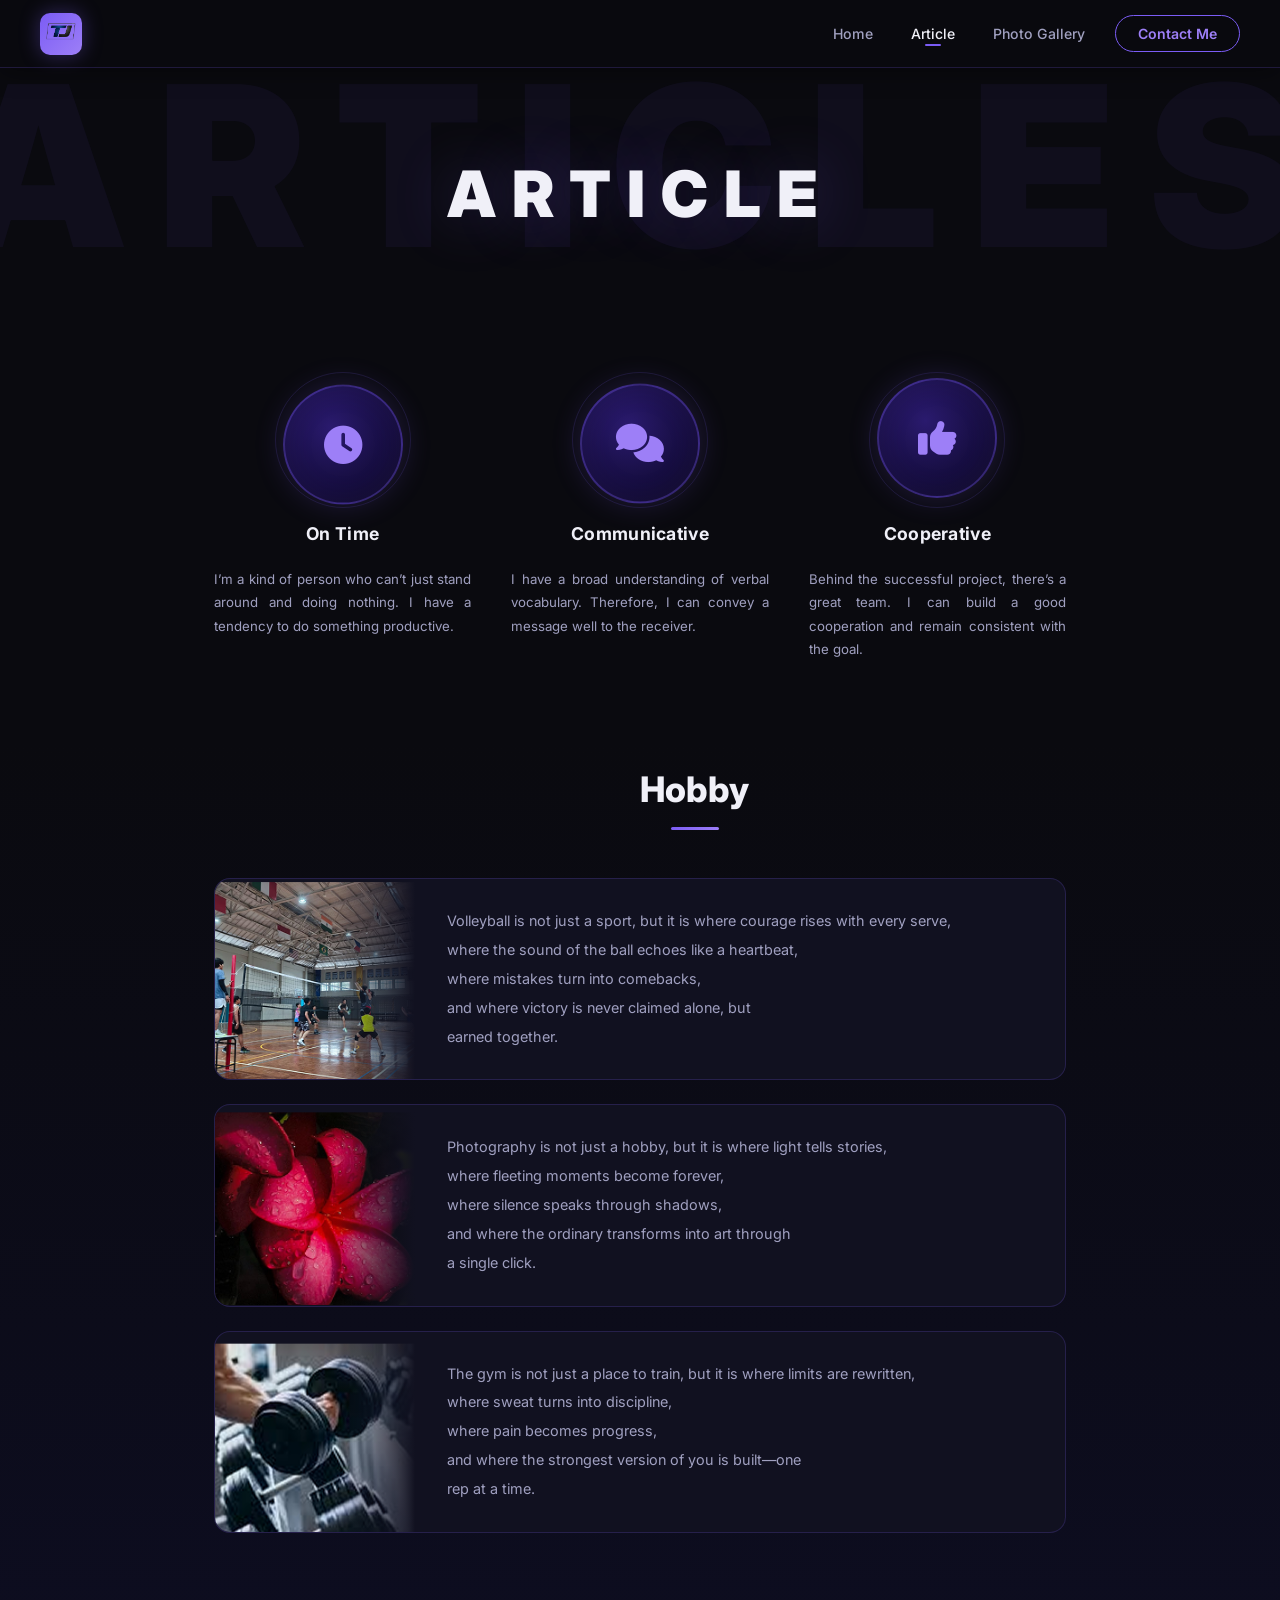
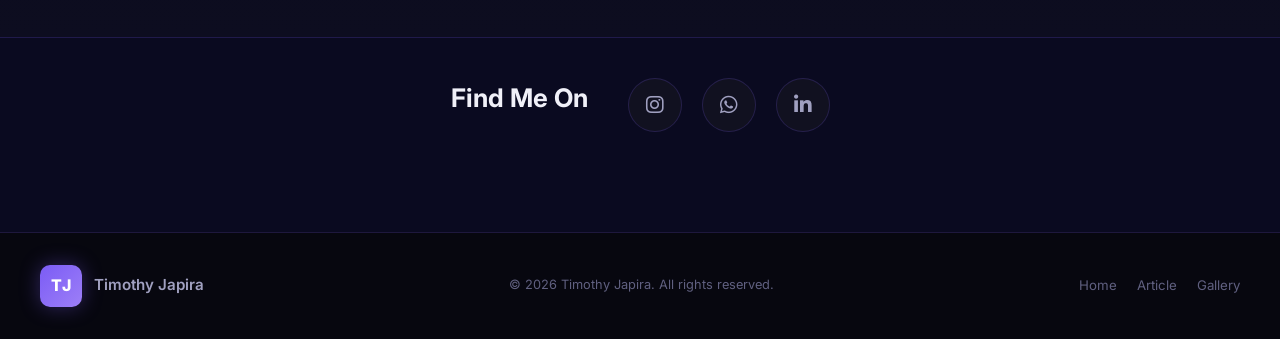
==== article.html @ 114d3f2c "Add files via upload" ====
<!DOCTYPE html>
<html lang="id">
<head>
  <meta charset="UTF-8" />
  <meta name="viewport" content="width=device-width, initial-scale=1.0" />
  <meta name="description" content="Article — Timothy Japira. Discover my personal values and hobbies that shape who I am." />
  <title>Article | Timothy Japira</title>
  <link rel="preconnect" href="https://fonts.googleapis.com" />
  <link rel="preconnect" href="https://fonts.gstatic.com" crossorigin />
  <link href="https://fonts.googleapis.com/css2?family=Inter:wght@300;400;500;600;700;800;900&display=swap" rel="stylesheet" />
  <link rel="stylesheet" href="https://cdnjs.cloudflare.com/ajax/libs/font-awesome/6.5.1/css/all.min.css" />
  <link rel="stylesheet" href="style.css" />
  <link rel="stylesheet" href="article.css" />
</head>
<body>

  <!-- ===== Navbar ===== -->
  <nav class="navbar scrolled" id="navbar">
    <div class="nav-container">
      <a href="Home.html" class="nav-logo" id="nav-logo-link">
        <div class="logo-box">
           <img src="logo.png" alt="Timothy Japira" class="nav-logo" id="nav-logo-link" />
        </div>
      </a>
      <ul class="nav-links" id="nav-links">
        <li><a href="Home.html"    class="nav-link"        id="nav-home">Home</a></li>
        <li><a href="article.html" class="nav-link active" id="nav-article">Article</a></li>
        <li><a href="Gallery.html" class="nav-link"        id="nav-gallery">Photo Gallery</a></li>
        <li><a href="Home.html#contact" class="nav-btn"   id="nav-contact-btn">Contact Me</a></li>
      </ul>
      <button class="middle" aria-label="Toggle Menu">
      </button>
    </div>
  </nav>

  <!-- ===== hero ===== -->
  <header class="page-hero" id="page-hero">
    <div class="page-hero-bg-text" aria-hidden="true">ARTICLES</div>
    <div class="page-hero-content">
      <h1 class="page-hero-title" id="article-page-title">ARTICLE</h1>
    </div>
  </header>

  <section class="values" id="values">
    <div class="article-container">
      <div class="values-grid" id="values-grid">
        <div class="value-card reveal" id="value-ontime">
          <div class="value-icon-wrap">
            <div class="value-icon">
              <i class="fas fa-clock"></i>
            </div>
            <div class="value-icon-ring"></div>
          </div>
          <h3 class="value-title">On Time</h3>
          <p class="value-desc">
            I’m a kind of person who can’t just stand around and doing nothing. I have a tendency to do something productive.
          </p>
        </div>
        <div class="value-card reveal reveal-delay-1" id="value-communicative">
          <div class="value-icon-wrap">
            <div class="value-icon">
              <i class="fas fa-comments"></i>
            </div>
            <div class="value-icon-ring"></div>
          </div>
          <h3 class="value-title">Communicative</h3>
          <p class="value-desc">
           I have a broad understanding of verbal vocabulary. Therefore, I can convey a message well to the receiver.
          </p>
        </div>
        <div class="value-card reveal reveal-delay-2" id="value-cooperative">
          <div class="value-icon-wrap">
            <div class="value-icon">
              <i class="fas fa-thumbs-up"></i>
            </div>
            <div class="value-icon-ring"></div>
          </div>
          <h3 class="value-title">Cooperative</h3>
          <p class="value-desc">
            Behind the successful project, there’s a great team. I can build a good cooperation and remain consistent with the goal.
          </p>
        </div>

      </div>
    </div>
  </section>

  <!-- ===== hobi ===== -->
  <section class="hobby" id="hobby">
    <div class="article-container">
      <h2 class="hobby-title reveal" id="hobby-heading">Hobby</h2>

      <!-- Hobby Card — Volleyball -->
      <div class="hobby-card reveal" id="hobby-volleyball">
        <div class="hobby-img-wrap">
          <img src="image 5.png" alt="Volleyball — My Hobby" class="hobby-img" />
          <div class="hobby-img-overlay"></div>
        </div>
        <div class="hobby-text">
          <p>
            Volleyball is not just a sport, but it is where courage rises with every serve,<br />
            where the sound of the ball echoes like a heartbeat,<br />
            where mistakes turn into comebacks,<br />
            and where victory is never claimed alone, but<br />
            earned together.
          </p>
        </div>
      </div>
      <div class="hobby-card reveal" id="hobby-photography">
        <div class="hobby-img-wrap">
          <img src="image 6.png" alt="Photography — My Hobby" class="hobby-img" />
          <div class="hobby-img-overlay"></div>
        </div>
        <div class="hobby-text">
          <p>
            Photography is not just a hobby, but it is where light tells stories,<br />
            where fleeting moments become forever,<br />
            where silence speaks through shadows,<br />
            and where the ordinary transforms into art through<br />
            a single click.
          </p>
        </div>
      </div>
      <div class="hobby-card reveal" id="hobby-gym">
        <div class="hobby-img-wrap">
          <img src="image 7.png" alt="Gym — My Hobby" class="hobby-img" />
          <div class="hobby-img-overlay"></div>
        </div>
        <div class="hobby-text">
          <p>
            The gym is not just a place to train, but it is where limits are rewritten,<br />
            where sweat turns into discipline,<br />
            where pain becomes progress,<br />
            and where the strongest version of you is built—one<br />
            rep at a time.
          </p>
        </div>
      </div>

    </div>
  </section>

  <!-- ===== finde me ===== -->
  <section class="social-section" >
    <div class="article-container">
      <div class="social-content">
        <h2 class="social-heading" >Find Me On</h2>
        <div class="social-links" >
          <a href="https://www.instagram.com/timothy_japira?igsh=MTBtNHl4cXpxdXJtYw==" class="social-btn" aria-label="Instagram">
            <i class="fab fa-instagram"></i>
          </a>
          <a href="https://wa.me/qr/Y2BQQBVTBUAJJ1" class="social-btn" aria-label="WhatsApp">
            <i class="fab fa-whatsapp"></i>
          </a>
          <a href="https://www.linkedin.com/in/timothy-japira-360aa237a?utm_source=share_via&utm_content=profile&utm_medium=member_android" class="social-btn" aria-label="LinkedIn">
            <i class="fab fa-linkedin-in"></i>
          </a>
        </div>
      </div>
    </div>
  </section>

  <!-- ===== footer ===== -->
  <footer class="footer" id="footer">
    <div class="footer-container">
      <div class="footer-logo">
        <div class="logo-box"><span class="logo-text">TJ</span></div>
        <span class="footer-name">Timothy Japira</span>
      </div>
      <p class="footer-copy">&copy; 2026 Timothy Japira. All rights reserved.</p>
      <div class="footer-links">
        <a href="Home.html"    >Home</a>
        <a href="article.html" >Article</a>
        <a href="Gallery.html" >Gallery</a>
      </div>
    </div>
  </footer>

  <script src="script.js"></script>
  <script src="article.js"></script>
</body>
</html>
---- style.css ----
/* ===================================================
   GLOBAL RESET & VARIABLES
   =================================================== */
*, *::before, *::after {
  margin: 0;
  padding: 0;
  box-sizing: border-box;
}

:root {
  --purple:        #7B5CF5;
  --purple-light:  #9D7FF7;
  --purple-dark:   #5A3ED9;
  --purple-glow:   rgba(123, 92, 245, 0.35);
  --bg-dark:       #0A0A0F;
  --bg-card:       #111120;
  --bg-card2:      #16162A;
  --text-primary:  #F0F0F8;
  --text-secondary:#A0A0C0;
  --text-muted:    #606080;
  --border:        rgba(123, 92, 245, 0.2);
  --gradient-hero: linear-gradient(135deg, #0A0A0F 0%, #12102A 60%, #1A0A30 100%);
  --gradient-card: linear-gradient(135deg, #16162A 0%, #1E1040 100%);
  --gradient-btn:  linear-gradient(135deg, #7B5CF5, #9D7FF7);
  --font:          'Inter', sans-serif;
  --radius:        16px;
  --radius-sm:     10px;
  --shadow:        0 8px 32px rgba(0,0,0,0.5);
  --shadow-glow:   0 0 40px rgba(123,92,245,0.25);
  --transition:    0.3s cubic-bezier(0.4, 0, 0.2, 1);
}

html {
  scroll-behavior: smooth;
  font-size: 16px;
}

body {
  font-family: var(--font);
  background-color: var(--bg-dark);
  color: var(--text-primary);
  overflow-x: hidden;
  line-height: 1.6;
}

a { text-decoration: none; color: inherit; }
ul { list-style: none; }
img { display: block; max-width: 100%; }

.highlight { color: var(--purple); }

/* ===================================================
   SCROLLBAR
   =================================================== */
::-webkit-scrollbar { width: 6px; }
::-webkit-scrollbar-track { background: var(--bg-dark); }
::-webkit-scrollbar-thumb { background: var(--purple-dark); border-radius: 3px; }
::-webkit-scrollbar-thumb:hover { background: var(--purple); }

/* ===================================================
   NAVBAR
   =================================================== */
.navbar {
  position: fixed;
  top: 0; left: 0; right: 0;
  z-index: 1000;
  padding: 0 24px;
  height: 68px;
  display: flex;
  align-items: center;
  background: rgba(10, 10, 15, 0.6);
  backdrop-filter: blur(20px);
  -webkit-backdrop-filter: blur(20px);
  border-bottom: 1px solid transparent;
  transition: var(--transition);
}

.navbar.scrolled {
  background: rgba(10, 10, 15, 0.92);
  border-bottom-color: var(--border);
  box-shadow: 0 4px 24px rgba(0,0,0,0.4);
}

.nav-container {
  width: 100%;
  max-width: 1200px;
  margin: 0 auto;
  display: flex;
  align-items: center;
  justify-content: space-between;
}

.nav-logo { display: flex; align-items: center; }

.logo-box {
  width: 42px; height: 42px;
  background: var(--gradient-btn);
  border-radius: 10px;
  display: flex; align-items: center; justify-content: center;
  box-shadow: 0 0 20px var(--purple-glow);
  transition: var(--transition);
}
.logo-box:hover { transform: scale(1.08); box-shadow: 0 0 30px var(--purple-glow); }
.logo-text {
  font-size: 1rem; font-weight: 800; color: #fff;
  letter-spacing: 0.5px;
}

.nav-links {
  display: flex; align-items: center; gap: 6px;
}

.nav-link {
  padding: 8px 16px;
  font-size: 0.88rem;
  font-weight: 500;
  color: var(--text-secondary);
  border-radius: 8px;
  transition: var(--transition);
  position: relative;
}
.nav-link::after {
  content: '';
  position: absolute;
  bottom: 4px; left: 50%;
  transform: translateX(-50%) scaleX(0);
  width: 16px; height: 2px;
  background: var(--purple);
  border-radius: 1px;
  transition: var(--transition);
}
.nav-link:hover, .nav-link.active {
  color: var(--text-primary);
}
.nav-link:hover::after, .nav-link.active::after {
  transform: translateX(-50%) scaleX(1);
}

.nav-btn {
  padding: 9px 22px;
  background: transparent;
  border: 1.5px solid var(--purple);
  border-radius: 50px;
  font-size: 0.88rem;
  font-weight: 600;
  color: var(--purple-light);
  transition: var(--transition);
  cursor: pointer;
  margin-left: 8px;
}
.nav-btn:hover {
  background: var(--gradient-btn);
  color: #fff;
  border-color: transparent;
  box-shadow: var(--shadow-glow);
}

.middle {
  display: none;
  flex-direction: column;
  gap: 5px;
  background: none;
  border: none;
  cursor: pointer;
  padding: 4px;
}
.middle span {
  display: block; width: 24px; height: 2px;
  background: var(--text-primary);
  border-radius: 2px;
  transition: var(--transition);
}

/* ===================================================
   BUTTONS
   =================================================== */
.btn-primary {
  display: inline-flex;
  align-items: center;
  gap: 8px;
  padding: 13px 30px;
  background: var(--gradient-btn);
  color: #fff;
  font-weight: 600;
  font-size: 0.9rem;
  border: none;
  border-radius: 50px;
  cursor: pointer;
  transition: var(--transition);
  box-shadow: 0 4px 20px rgba(123,92,245,0.4);
}
.btn-primary:hover {
  transform: translateY(-2px);
  box-shadow: 0 8px 32px rgba(123,92,245,0.55);
}

.btn-outline {
  display: inline-flex;
  align-items: center;
  gap: 8px;
  padding: 13px 30px;
  background: transparent;
  color: var(--purple-light);
  font-weight: 600;
  font-size: 0.9rem;
  border: 1.5px solid var(--purple);
  border-radius: 50px;
  cursor: pointer;
  transition: var(--transition);
}
.btn-outline:hover {
  background: rgba(123,92,245,0.12);
  color: #fff;
  transform: translateY(-2px);
}

/* ===================================================
   HERO SECTION
   =================================================== */
.hero {
  position: relative;
  min-height: 100vh;
  display: flex;
  align-items: center;
  overflow: hidden;
  background: var(--gradient-hero);
}

.hero-bg-image {
  position: absolute;
  inset: 0;
  z-index: 0;
}
.hero-photo {
  width: 100%; height: 100%;
  object-fit: cover;
  object-position: center top;
  opacity: 0.35;
  filter: grayscale(20%);
}
.hero-overlay {
  position: absolute;
  inset: 0;
  background: linear-gradient(
    to right,
    rgba(10,10,15,0.97) 0%,
    rgba(10,10,15,0.75) 40%,
    rgba(10,10,15,0.25) 70%,
    rgba(10,10,15,0.55) 100%
  );
}

.hero-content {
  position: absolute;
  z-index: 50;
  max-width: 1200px;
  margin: 0 auto;
  padding: 100px 24px 80px;
  width: 100%;
}

.hero-title {
  font-size: clamp(3rem, 8vw, 6.5rem);
  font-weight: 900;
  line-height: 1.05;
  letter-spacing: -2px;
  margin-bottom: 20px;
  animation: fadeSlideUp 0.9s ease both;
}
.hero-name {
    display: flex;
  align-items: center;
  justify-content: center;
  background: linear-gradient(135deg, #9D7FF7 0%, #C0A8FF 50%, #7B5CF5 100%);
  -webkit-background-clip: text;
  -webkit-text-fill-color: transparent;
  background-clip: text;
}

.hero-subtitle {
  font-size: 1.15rem;
  color: var(--text-secondary);
  font-weight: 400;
  margin-bottom: 36px;
  letter-spacing: 0.3px;
  animation: fadeSlideUp 0.9s 0.15s ease both;
}

.hero-cta {
  display: flex;
  gap: 16px;
  flex-wrap: wrap;
  animation: fadeSlideUp 0.9s 0.3s ease both;
}

.hero-scroll-indicator {
  position: absolute;
  bottom: 36px; left: 50%;
  transform: translateX(-50%);
  z-index: 2;
  display: flex;
  flex-direction: column;
  align-items: center;
  gap: 8px;
  color: var(--text-muted);
  font-size: 0.75rem;
  letter-spacing: 1.5px;
  text-transform: uppercase;
  animation: fadeIn 1s 1s ease both;
}
.scroll-arrow {
  width: 32px; height: 32px;
  border: 1.5px solid var(--border);
  border-radius: 50%;
  display: flex; align-items: center; justify-content: center;
  font-size: 0.7rem;
  animation: bounce 1.8s infinite;
}

/* ===================================================
   ABOUT SECTION
   =================================================== */
.about {
  padding: 80px 24px;
  background: linear-gradient(180deg, var(--bg-dark) 0%, #0D0D20 100%);
}

.about-container {
  max-width: 1100px;
  margin: 0 auto;
}

.about-card {
  background: var(--gradient-card);
  border: 1px solid var(--border);
  border-radius: 24px;
  padding: 48px 48px 0 48px;
  display: flex;
  align-items: flex-end;
  gap: 40px;
  box-shadow: var(--shadow), var(--shadow-glow);
  overflow: hidden;
  position: relative;
}
.about-card::before {
  content: '';
  position: absolute;
  top: -60px; right: -60px;
  width: 240px; height: 240px;
  background: radial-gradient(circle, rgba(123,92,245,0.18) 0%, transparent 70%);
  pointer-events: none;
}

.about-text {
  flex: 1;
  padding-bottom: 48px;
}

.about-greeting {
  font-size: 1.6rem;
  font-weight: 700;
  color: var(--text-primary);
  line-height: 1;
}
.about-name {
  font-size: 2rem;
  font-weight: 800;
  margin-bottom: 6px;
  line-height: 1.2;
}
.about-role {
  font-size: 0.9rem;
  color: var(--text-secondary);
  margin-bottom: 16px;
}
.about-divider {
  width: 40px; height: 3px;
  background: var(--gradient-btn);
  border-radius: 2px;
  margin-bottom: 20px;
}
.about-description {
  font-size: 0.88rem;
  color: var(--text-secondary);
  line-height: 1.8;
  text-align: justify;
  margin-bottom: 32px;
}

.about-stats {
  display: flex;
  gap: 32px;
}
.stat-item {
  display: flex;
  flex-direction: column;
}
.stat-number {
  font-size: 1.8rem;
  font-weight: 800;
  color: var(--purple-light);
  line-height: 1;
}
.stat-label {
  font-size: 0.75rem;
  color: var(--text-muted);
  margin-top: 4px;
}

.about-image-wrap {
  width: 280px;
  flex-shrink: 0;
  align-self: flex-end;
}
.about-photo {
  width: 100%;
  height: 340px;
  object-fit: cover;
  object-position: top center;
  border-radius: 16px 16px 0 0;
  filter: drop-shadow(0 -8px 24px rgba(123,92,245,0.3));
}

/* ===================================================
   SECTION COMMONS
   =================================================== */
.section-container {
  max-width: 1200px;
  margin: 0 auto;
  padding: 80px 24px;
}

.section-header {
  text-align: center;
  margin-bottom: 56px;
}
.section-title {
  font-size: clamp(1.8rem, 4vw, 2.6rem);
  font-weight: 800;
  margin-bottom: 12px;
  letter-spacing: -0.5px;
}
.section-subtitle {
  font-size: 0.95rem;
  color: var(--text-secondary);
  max-width: 500px;
  margin: 0 auto;
}

/* ===================================================
   SKILLS SECTION
   =================================================== */
.skills {
  background: var(--bg-dark);
}

.skills-grid {
  display: grid;
  grid-template-columns: repeat(auto-fit, minmax(240px, 1fr));
  gap: 24px;
}

.skill-card {
  background: var(--gradient-card);
  border: 1px solid var(--border);
  border-radius: var(--radius);
  padding: 32px 28px;
  transition: var(--transition);
  position: relative;
  overflow: hidden;
}
.skill-card::before {
  content: '';
  position: absolute;
  inset: 0;
  background: var(--gradient-btn);
  opacity: 0;
  transition: var(--transition);
  border-radius: var(--radius);
}
.skill-card:hover {
  border-color: var(--purple);
  transform: translateY(-6px);
  box-shadow: var(--shadow), 0 0 32px var(--purple-glow);
}
.skill-card:hover::before { opacity: 0.06; }

.skill-icon {
  font-size: 2.2rem;
  color: var(--purple-light);
  margin-bottom: 16px;
  position: relative;
}
.skill-name {
  font-size: 1.05rem;
  font-weight: 700;
  margin-bottom: 8px;
  position: relative;
}
.skill-desc {
  font-size: 0.83rem;
  color: var(--text-secondary);
  margin-bottom: 20px;
  position: relative;
}
.skill-bar {
  width: 100%;
  height: 6px;
  background: rgba(255,255,255,0.08);
  border-radius: 3px;
  overflow: hidden;
  position: relative;
}
.skill-fill {
  height: 100%;
  width: 0;
  background: var(--gradient-btn);
  border-radius: 3px;
  transition: width 1.2s cubic-bezier(0.4, 0, 0.2, 1) 0.3s;
}
.skill-card.in-view .skill-fill {
  width: var(--fill);
}

/* ===================================================
   ARTICLES SECTION
   =================================================== */
.articles {
  background: linear-gradient(180deg, #0D0D20 0%, var(--bg-dark) 100%);
}

.articles-grid {
  display: grid;
  grid-template-columns: repeat(auto-fit, minmax(300px, 1fr));
  gap: 28px;
}

.article-card {
  background: var(--bg-card);
  border: 1px solid var(--border);
  border-radius: var(--radius);
  overflow: hidden;
  transition: var(--transition);
}
.article-card:hover {
  border-color: var(--purple);
  transform: translateY(-6px);
  box-shadow: var(--shadow), 0 0 28px var(--purple-glow);
}

.article-img-wrap {
  height: 180px;
  background: var(--bg-card2);
  display: flex; align-items: center; justify-content: center;
  border-bottom: 1px solid var(--border);
}
.article-img-placeholder {
  font-size: 3rem;
  color: var(--purple-dark);
  opacity: 0.6;
}

.article-body { padding: 24px; }

.article-tag {
  display: inline-block;
  padding: 4px 12px;
  background: rgba(123,92,245,0.15);
  border: 1px solid rgba(123,92,245,0.3);
  border-radius: 20px;
  font-size: 0.72rem;
  font-weight: 600;
  color: var(--purple-light);
  text-transform: uppercase;
  letter-spacing: 0.5px;
  margin-bottom: 12px;
}
.article-title {
  font-size: 1.05rem;
  font-weight: 700;
  margin-bottom: 10px;
  line-height: 1.4;
  color: var(--text-primary);
}
.article-excerpt {
  font-size: 0.83rem;
  color: var(--text-secondary);
  line-height: 1.7;
  margin-bottom: 20px;
}
.article-meta {
  display: flex;
  align-items: center;
  justify-content: space-between;
  font-size: 0.78rem;
  color: var(--text-muted);
}
.article-meta i { margin-right: 5px; }

.read-more {
  color: var(--purple-light);
  font-weight: 600;
  transition: var(--transition);
  display: flex;
  align-items: center;
  gap: 5px;
}
.read-more:hover {
  color: var(--purple);
  gap: 9px;
}

/* ===================================================
   GALLERY SECTION
   =================================================== */
.gallery {
  background: var(--bg-dark);
}

.gallery-grid {
  display: grid;
  grid-template-columns: repeat(3, 1fr);
  grid-template-rows: auto auto;
  gap: 16px;
}

.gallery-large {
  grid-column: 1 / 3;
  grid-row: 1 / 3;
}

.gallery-item {
  border-radius: var(--radius);
  overflow: hidden;
  position: relative;
  cursor: pointer;
  min-height: 200px;
  background: var(--bg-card2);
  border: 1px solid var(--border);
}
.gallery-placeholder {
  width: 100%; height: 100%;
  min-height: inherit;
  display: flex; align-items: center; justify-content: center;
  font-size: 3rem;
  color: var(--purple-dark);
  opacity: 0.5;
  transition: var(--transition);
}
.gallery-large .gallery-placeholder { font-size: 5rem; min-height: 416px; }

.gallery-overlay {
  position: absolute;
  inset: 0;
  background: rgba(123,92,245,0.7);
  display: flex; align-items: center; justify-content: center;
  opacity: 0;
  transition: var(--transition);
}
.gallery-overlay span {
  color: #fff;
  font-size: 0.9rem;
  font-weight: 600;
  letter-spacing: 1px;
}
.gallery-item:hover .gallery-overlay { opacity: 1; }
.gallery-item:hover { border-color: var(--purple); }

/* ===================================================
   CONTACT SECTION
   =================================================== */
.contact {
  background: linear-gradient(180deg, var(--bg-dark) 0%, #0A0A20 100%);
}

.contact-content {
  max-width: 700px;
  margin: 0 auto;
  text-align: center;
}

.contact-title {
  font-size: clamp(1.8rem, 4vw, 2.6rem);
  font-weight: 800;
  margin-bottom: 12px;
  letter-spacing: -0.5px;
}
.contact-subtitle {
  font-size: 0.95rem;
  color: var(--text-secondary);
  margin-bottom: 40px;
}

.social-links {
  display: flex;
  justify-content: center;
  gap: 20px;
  margin-bottom: 60px;
}

.social-btn {
  width: 54px; height: 54px;
  background: var(--bg-card);
  border: 1.5px solid var(--border);
  border-radius: 50%;
  display: flex; align-items: center; justify-content: center;
  font-size: 1.25rem;
  color: var(--text-secondary);
  transition: var(--transition);
}
.social-btn:hover {
  background: var(--gradient-btn);
  color: #fff;
  border-color: transparent;
  transform: translateY(-4px);
  box-shadow: 0 8px 24px var(--purple-glow);
}

.form-title {
  font-size: 1.3rem;
  font-weight: 700;
  margin-bottom: 24px;
  color: var(--text-primary);
}

.contact-form {
  display: flex;
  flex-direction: column;
  gap: 16px;
  text-align: left;
}

.form-row {
  display: grid;
  grid-template-columns: 1fr 1fr;
  gap: 16px;
}

.form-group { display: flex; flex-direction: column; }

.form-input {
  width: 100%;
  padding: 14px 18px;
  background: var(--bg-card);
  border: 1.5px solid var(--border);
  border-radius: var(--radius-sm);
  color: var(--text-primary);
  font-family: var(--font);
  font-size: 0.9rem;
  transition: var(--transition);
  outline: none;
  resize: none;
}
.form-input::placeholder { color: var(--text-muted); }
.form-input:focus {
  border-color: var(--purple);
  box-shadow: 0 0 0 4px rgba(123,92,245,0.12);
  background: var(--bg-card2);
}
.form-textarea { min-height: 130px; }

.contact-form .btn-primary {
  align-self: center;
  margin-top: 8px;
  padding: 14px 40px;
}

/* ===================================================
   FOOTER
   =================================================== */
.footer {
  background: #07070F;
  border-top: 1px solid var(--border);
  padding: 32px 24px;
}
.footer-container {
  max-width: 1200px;
  margin: 0 auto;
  display: flex;
  align-items: center;
  justify-content: space-between;
  flex-wrap: wrap;
  gap: 16px;
}
.footer-logo {
  display: flex;
  align-items: center;
  gap: 12px;
}
.footer-name {
  font-size: 0.95rem;
  font-weight: 600;
  color: var(--text-secondary);
}
.footer-copy {
  font-size: 0.8rem;
  color: var(--text-muted);
}
.footer-links {
  display: flex;
  gap: 20px;
}
.footer-links a {
  font-size: 0.83rem;
  color: var(--text-muted);
  transition: var(--transition);
}
.footer-links a:hover { color: var(--purple-light); }

/* ===================================================
   ANIMATIONS
   =================================================== */
@keyframes fadeSlideUp {
  from { opacity: 0; transform: translateY(30px); }
  to   { opacity: 1; transform: translateY(0); }
}

@keyframes fadeIn {
  from { opacity: 0; }
  to   { opacity: 1; }
}

@keyframes bounce {
  0%, 100% { transform: translateY(0); }
  50%       { transform: translateY(6px); }
}

/* Scroll reveal */
.reveal {
  opacity: 0;
  transform: translateY(40px);
  transition: opacity 0.7s ease, transform 0.7s ease;
}
.reveal.visible {
  opacity: 1;
  transform: translateY(0);
}
.reveal-delay-1 { transition-delay: 0.1s; }
.reveal-delay-2 { transition-delay: 0.2s; }
.reveal-delay-3 { transition-delay: 0.3s; }

/* ===================================================
   RESPONSIVE
   =================================================== */
@media (max-width: 900px) {
  .about-card {
    flex-direction: column;
    padding: 36px 32px 0;
    align-items: center;
  }
  .about-image-wrap {
    width: 220px;
    align-self: center;
  }
  .about-photo { height: 280px; }
  .gallery-grid {
    grid-template-columns: 1fr 1fr;
  }
  .gallery-large {
    grid-column: 1 / 3;
    grid-row: auto;
  }
}

@media (max-width: 768px) {
  .nav-links {
    display: none;
    position: fixed;
    top: 68px; left: 0; right: 0;
    flex-direction: column;
    background: rgba(10,10,15,0.97);
    backdrop-filter: blur(20px);
    padding: 24px;
    gap: 8px;
    border-bottom: 1px solid var(--border);
  }
  .nav-links.open { display: flex; }
  .nav-btn { margin-left: 0; }
  .middle { display: flex; }

  .hero-title { letter-spacing: -1px; }
  .about-card { padding: 28px 24px 0; }
  .about-stats { gap: 20px; }
  .form-row { grid-template-columns: 1fr; }
  .gallery-grid { grid-template-columns: 1fr; }
  .gallery-large { grid-column: auto; }
  .gallery-large .gallery-placeholder { min-height: 260px; }
  .footer-container { flex-direction: column; text-align: center; }
  .footer-links { justify-content: center; }
}

@media (max-width: 480px) {
  .hero-cta { flex-direction: column; }
  .btn-primary, .btn-outline { justify-content: center; }
  .about-stats { flex-direction: column; gap: 16px; }
  .social-links { gap: 12px; }
}
---- article.css ----
/* container */
.article-container {
  max-width: 900px;
  margin: 0 auto;
  padding: 0 24px;
}

/* bagian hero */
.page-hero {
  position: relative;
  min-height: 320px;
  display: flex;
  align-items: center;
  justify-content: center;
  background: var(--bg-dark);
  overflow: hidden;
  padding-top: 68px; 
}

.page-hero-bg-text {
  position: absolute;
  font-size: clamp(6rem, 20vw, 14rem);
  font-weight: 900;
  color: rgba(123, 92, 245, 0.06);
  letter-spacing: 0.15em;
  text-align: center;
  user-select: none;
  white-space: nowrap;
  top: 50%;
  left: 50%;
  transform: translate(-50%, -50%);
  pointer-events: none;
}

.page-hero-content {
  position: relative;
  z-index: 2;
  text-align: center;
}

.page-hero-title {
  font-size: clamp(2.4rem, 7vw, 4rem);
  font-weight: 900;
  letter-spacing: 0.25em;
  color: var(--text-primary);
  text-shadow: 0 0 60px rgba(123, 92, 245, 0.3);
}

/* bagian values */
.values {
  background: var(--bg-dark);
  padding: 60px 0 80px;
}

.values-grid {
  display: grid;
  grid-template-columns: repeat(3, 1fr);
  gap: 40px;
}

.value-card {
  display: flex;
  flex-direction: column;
  align-items: center;
  text-align: center;
  gap: 20px;
}

/* Icon circle */
.value-icon-wrap {
  position: relative;
  width: 120px;
  height: 120px;
  flex-shrink: 0;
}

.value-icon {
  width: 120px;
  height: 120px;
  background: radial-gradient(circle at 40% 35%, #2A1A6E 0%, #150D3D 60%, #0A0818 100%);
  border: 2px solid rgba(123, 92, 245, 0.35);
  border-radius: 50%;
  display: flex;
  align-items: center;
  justify-content: center;
  font-size: 2.4rem;
  color: var(--purple-light);
  position: relative;
  z-index: 1;
  transition: var(--transition);
  box-shadow: 0 0 30px rgba(123, 92, 245, 0.2), inset 0 0 30px rgba(123, 92, 245, 0.08);
}

.value-icon-ring {
  position: absolute;
  inset: -8px;
  border-radius: 50%;
  border: 1px solid rgba(123, 92, 245, 0.15);
  animation: ringPulse 3s ease-in-out infinite;
}

.value-card:hover .value-icon {
  border-color: var(--purple);
  box-shadow: 0 0 50px rgba(123, 92, 245, 0.45), inset 0 0 40px rgba(123, 92, 245, 0.15);
  color: #fff;
  transform: scale(1.06);
}

.value-title {
  font-size: 1.1rem;
  font-weight: 700;
  color: var(--text-primary);
  letter-spacing: 0.3px;
}

.value-desc {
  font-size: 0.83rem;
  color: var(--text-secondary);
  line-height: 1.75;
  text-align: justify;
}

/* bagian hobi */
.hobby {
  background: linear-gradient(180deg, var(--bg-dark) 0%, #0D0D20 100%);
  padding: 20px 0 80px;
}

.hobby-title {
  font-size: clamp(1.6rem, 4vw, 2.2rem);
  font-weight: 800;
  color: var(--text-primary);
  text-align: center;
  margin-bottom: 48px;
  position: relative;
  display: inline-block;
  left: 50%;
  transform: translateX(-50%);
}

.hobby-title::after {
  content: '';
  display: block;
  width: 48px;
  height: 3px;
  background: var(--gradient-btn);
  border-radius: 2px;
  margin: 10px auto 0;
}

/* kartu hobby */
.hobby-card {
  display: grid;
  grid-template-columns: 200px 1fr;
  gap: 0;
  background: var(--bg-card);
  border: 1px solid var(--border);
  border-radius: var(--radius);
  overflow: hidden;
  margin-bottom: 24px;
  transition: var(--transition);
  position: relative;
}

.hobby-card::before {
  content: '';
  position: absolute;
  left: 0; top: 0; bottom: 0;
  width: 3px;
  background: var(--gradient-btn);
  opacity: 0;
  transition: var(--transition);
}

.hobby-card:hover {
  border-color: rgba(123, 92, 245, 0.4);
  transform: translateY(-4px);
  box-shadow: var(--shadow), 0 0 32px rgba(123, 92, 245, 0.15);
}

.hobby-card:hover::before {
  opacity: 1;
}

/* gambar hobby */
.hobby-img-wrap {
  position: relative;
  overflow: hidden;
  height: 200px;
}

.hobby-img {
  width: 100%;
  height: 100%;
  object-fit: cover;
  object-position: center;
  transition: transform 0.5s ease;
}

.hobby-card:hover .hobby-img {
  transform: scale(1.07);
}

.hobby-img-overlay {
  position: absolute;
  inset: 0;
  background: linear-gradient(
    to right,
    transparent 60%,
    var(--bg-card) 100%
  );
}

/* Hobby */
.hobby-text {
  padding: 28px 32px;
  display: flex;
  align-items: center;
}

.hobby-text p {
  font-size: 0.9rem;
  color: var(--text-secondary);
  line-height: 2;
  font-weight: 400;
}

.hobby-text p br + br {
  margin-bottom: 2px;
}

/* bagian sosial */
.social-section {
  background: #0A0A20;
  padding: 40px 0;
  border-top: 1px solid var(--border);
}

.social-content {
  display: flex;
  justify-content: center;
  gap: 40px;
  flex-wrap: wrap;
}

.social-heading {
  font-size: 1.6rem;
  font-weight: 700;
  color: var(--text-primary);
}

/* animasi */
@keyframes ringPulse {
  0%, 100% { transform: scale(1);   opacity: 0.4; }
  50%       { transform: scale(1.1); opacity: 0.8; }
}

/* responsive */
@media (max-width: 768px) {
  .values-grid {
    grid-template-columns: 1fr;
    gap: 48px;
    max-width: 360px;
    margin: 0 auto;
  }

  .hobby-card {
    grid-template-columns: 1fr;
  }

  .hobby-img-wrap {
    height: 200px;
  }

  .hobby-img-overlay {
    background: linear-gradient(
      to bottom,
      transparent 60%,
      var(--bg-card) 100%
    );
  }

  .hobby-text {
    padding: 20px 24px 28px;
  }

  .social-content {
    flex-direction: column;
    gap: 28px;
    text-align: center;
  }
}

@media (max-width: 480px) {
  .hobby-text p {
    font-size: 0.82rem;
    line-height: 1.85;
  }
}
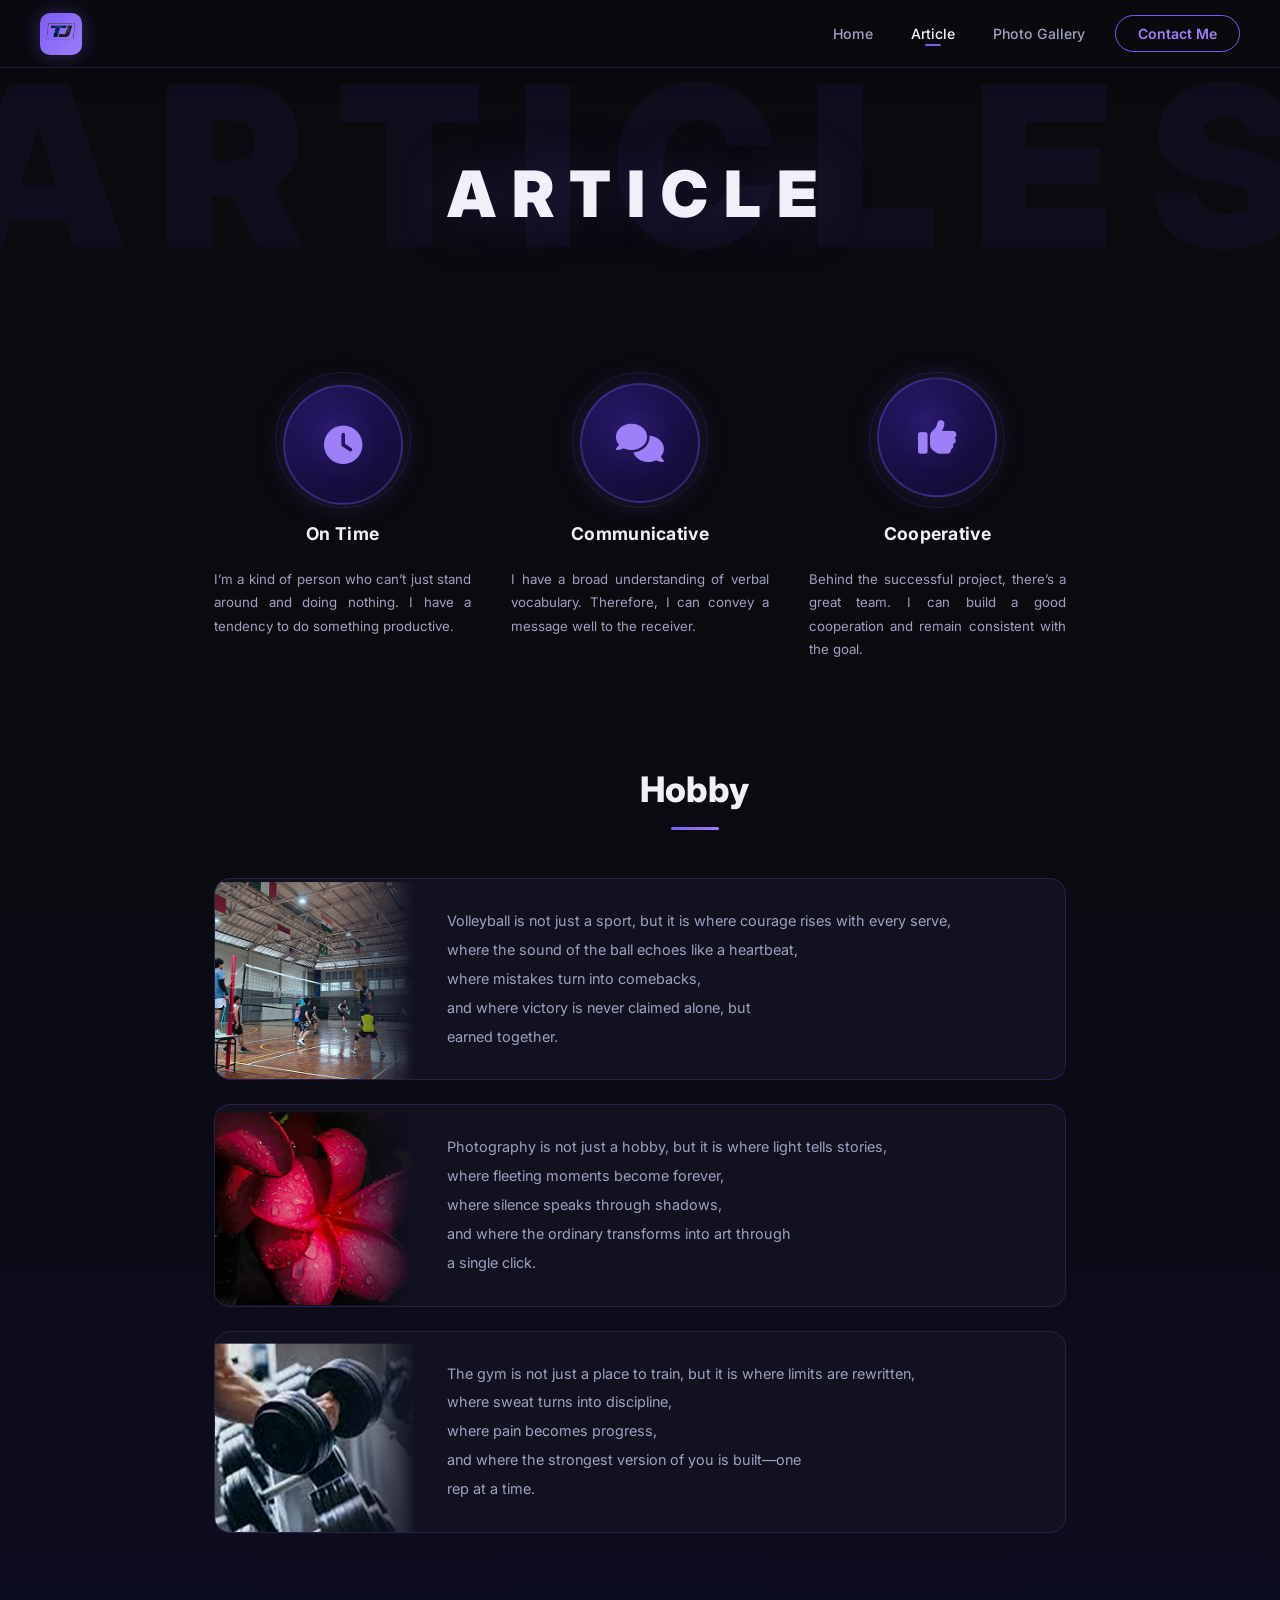
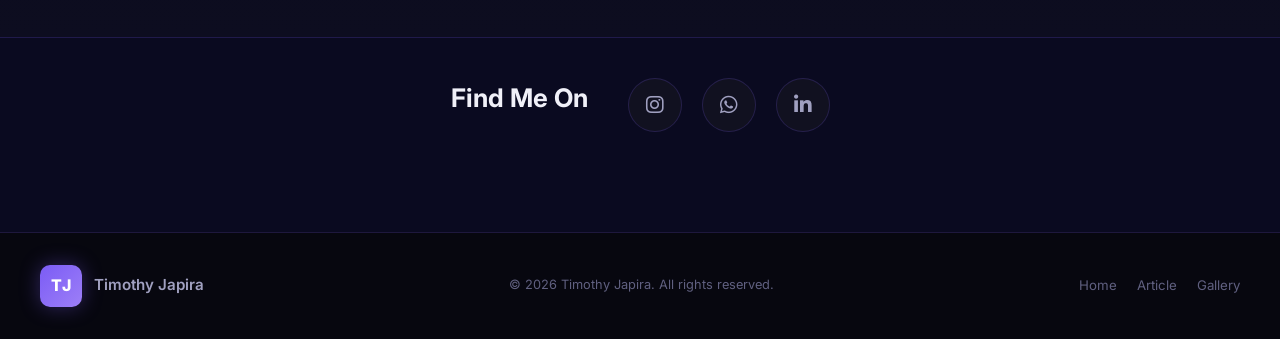
==== commit f783e788: "Update navbar links to point to index.html" ====
--- a/article.html
+++ b/article.html
@@ -17,16 +17,16 @@
   <!-- ===== Navbar ===== -->
   <nav class="navbar scrolled" id="navbar">
     <div class="nav-container">
-      <a href="Home.html" class="nav-logo" id="nav-logo-link">
+      <a href="index.html" class="nav-logo" id="nav-logo-link">
         <div class="logo-box">
            <img src="logo.png" alt="Timothy Japira" class="nav-logo" id="nav-logo-link" />
         </div>
       </a>
       <ul class="nav-links" id="nav-links">
-        <li><a href="Home.html"    class="nav-link"        id="nav-home">Home</a></li>
+        <li><a href="index.html"    class="nav-link"        id="nav-home">Home</a></li>
         <li><a href="article.html" class="nav-link active" id="nav-article">Article</a></li>
         <li><a href="Gallery.html" class="nav-link"        id="nav-gallery">Photo Gallery</a></li>
-        <li><a href="Home.html#contact" class="nav-btn"   id="nav-contact-btn">Contact Me</a></li>
+        <li><a href="index.html#contact" class="nav-btn"   id="nav-contact-btn">Contact Me</a></li>
       </ul>
       <button class="middle" aria-label="Toggle Menu">
       </button>
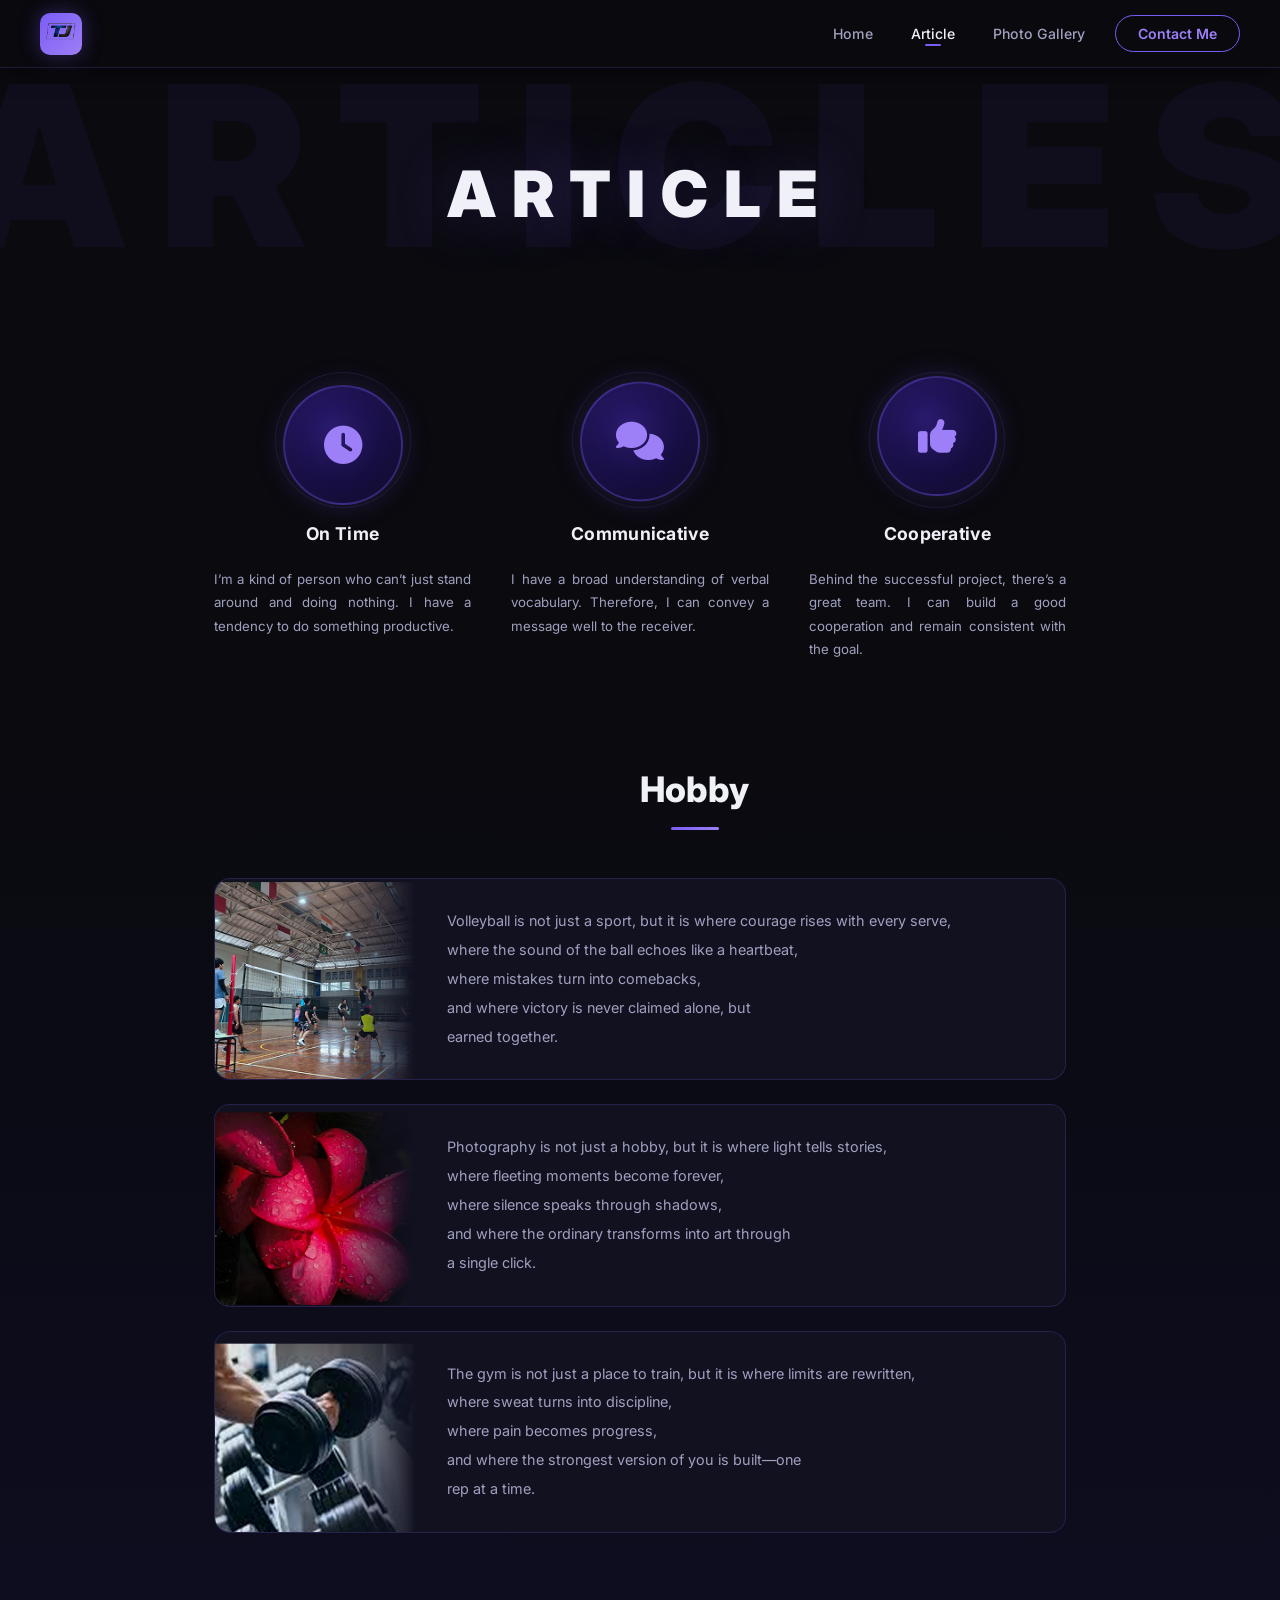
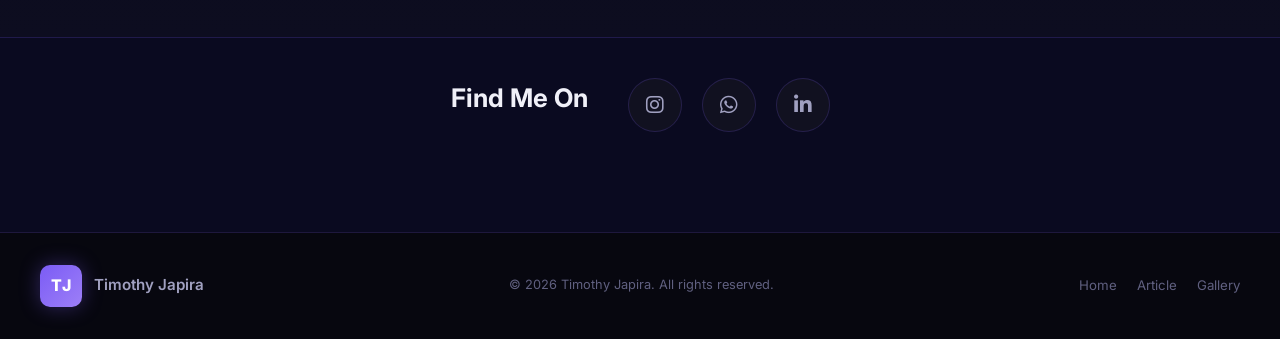
==== commit e393cecc: "Update article.html" ====
--- a/article.html
+++ b/article.html
@@ -28,8 +28,11 @@
         <li><a href="Gallery.html" class="nav-link"        id="nav-gallery">Photo Gallery</a></li>
         <li><a href="index.html#contact" class="nav-btn"   id="nav-contact-btn">Contact Me</a></li>
       </ul>
-      <button class="middle" aria-label="Toggle Menu">
-      </button>
+     <button class="middle" id="middle" aria-label="Toggle Menu">
+        <span></span>
+        <span></span>
+        <span></span>
+    </button>
     </div>
   </nav>
 
